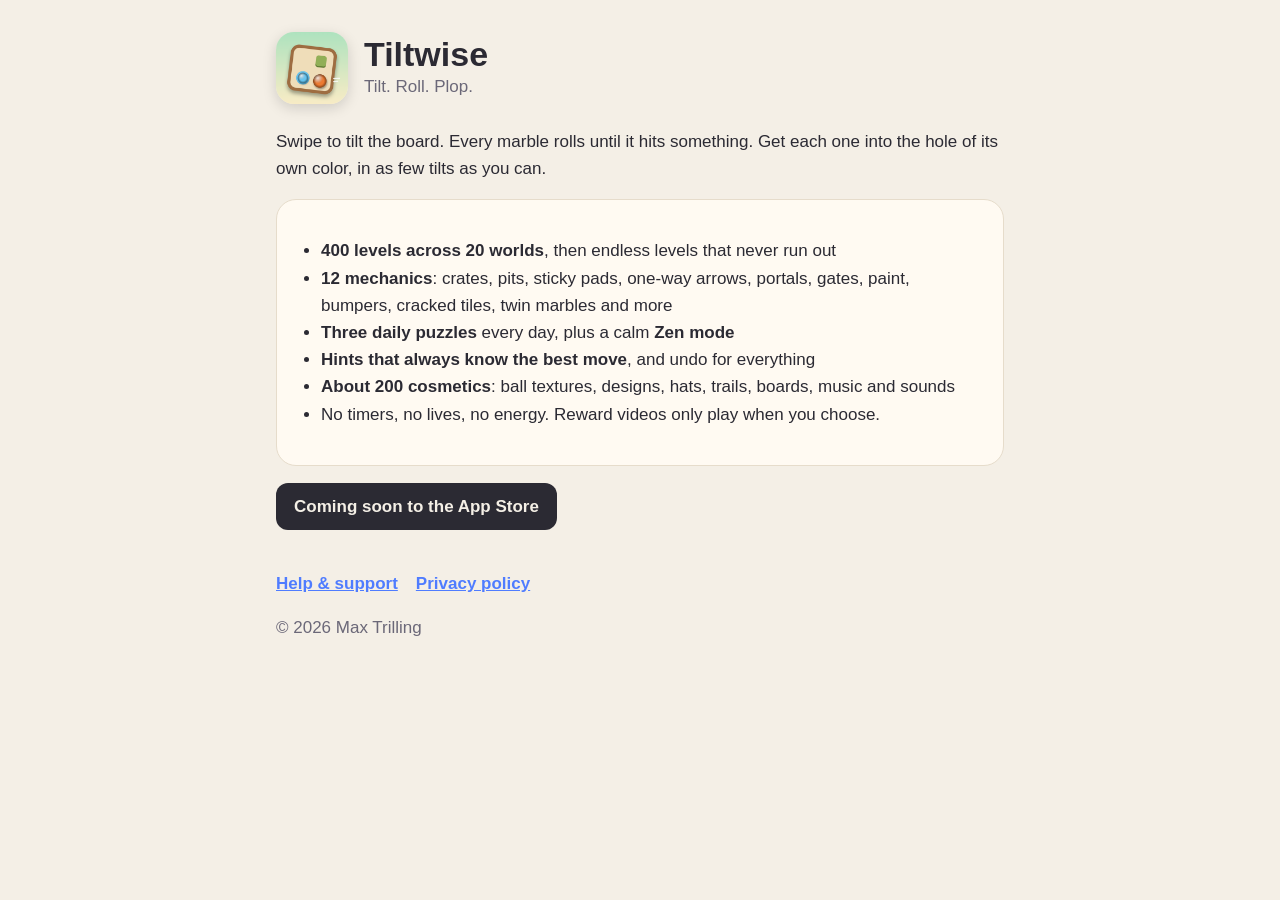
==== index.html @ 1a5790a1 "Add files via upload" ====
<!doctype html>
<html lang="en">
<head>
  <meta charset="utf-8">
  <meta name="viewport" content="width=device-width, initial-scale=1">
  <title>Tiltwise — Tilt &amp; Roll Puzzles</title>
  <meta name="description" content="Tilt the board, roll every marble into its matching hole. 400 levels, daily puzzles and Zen mode for iPhone.">
  <link rel="stylesheet" href="style.css">
  <link rel="icon" href="icon.png">
</head>
<body>
<main>
  <header>
    <img src="icon.png" alt="Tiltwise app icon">
    <div>
      <h1>Tiltwise</h1>
      <div class="muted">Tilt. Roll. Plop.</div>
    </div>
  </header>

  <p>Swipe to tilt the board. Every marble rolls until it hits something. Get each one into the hole of its own color, in as few tilts as you can.</p>

  <div class="card">
    <ul>
      <li><strong>400 levels across 20 worlds</strong>, then endless levels that never run out</li>
      <li><strong>12 mechanics</strong>: crates, pits, sticky pads, one-way arrows, portals, gates, paint, bumpers, cracked tiles, twin marbles and more</li>
      <li><strong>Three daily puzzles</strong> every day, plus a calm <strong>Zen mode</strong></li>
      <li><strong>Hints that always know the best move</strong>, and undo for everything</li>
      <li><strong>About 200 cosmetics</strong>: ball textures, designs, hats, trails, boards, music and sounds</li>
      <li>No timers, no lives, no energy. Reward videos only play when you choose.</li>
    </ul>
  </div>

  <p><span class="badge">Coming soon to the App Store</span></p>

  <nav>
    <a href="support.html">Help &amp; support</a>
    <a href="privacy.html">Privacy policy</a>
  </nav>
  <p class="muted">© 2026 Max Trilling</p>
</main>
</body>
</html>
---- style.css ----
:root {
  --bg: #f4efe6; --card: #fffaf2; --ink: #2b2a33; --muted: #6b6878; --accent: #4f7cff; --line: #e6dccb;
}
@media (prefers-color-scheme: dark) {
  :root { --bg: #16151c; --card: #201f29; --ink: #f1eee8; --muted: #a8a4b6; --accent: #8aa6ff; --line: #34323f; }
}
* { box-sizing: border-box; }
body {
  margin: 0; background: var(--bg); color: var(--ink);
  font: 17px/1.6 ui-rounded, -apple-system, "SF Pro Rounded", "Segoe UI", Roboto, sans-serif;
}
main { max-width: 760px; margin: 0 auto; padding: 32px 16px 64px; }
header { display: flex; align-items: center; gap: 16px; margin-bottom: 24px; }
header img { width: 72px; height: 72px; border-radius: 18px; box-shadow: 0 4px 14px rgba(0,0,0,.15); }
header a { color: inherit; text-decoration: none; }
h1 { font-size: 34px; line-height: 1.1; margin: 0; }
h2 { font-size: 22px; margin: 32px 0 8px; }
p, li { color: var(--ink); }
.muted { color: var(--muted); }
.card { background: var(--card); border: 1px solid var(--line); border-radius: 20px; padding: 20px 22px; margin: 16px 0; }
a { color: var(--accent); }
nav { display: flex; gap: 18px; flex-wrap: wrap; margin-top: 40px; font-weight: 600; }
ul { padding-left: 22px; }
.badge { display: inline-block; background: var(--ink); color: var(--bg); padding: 10px 18px; border-radius: 12px; font-weight: 700; text-decoration: none; }
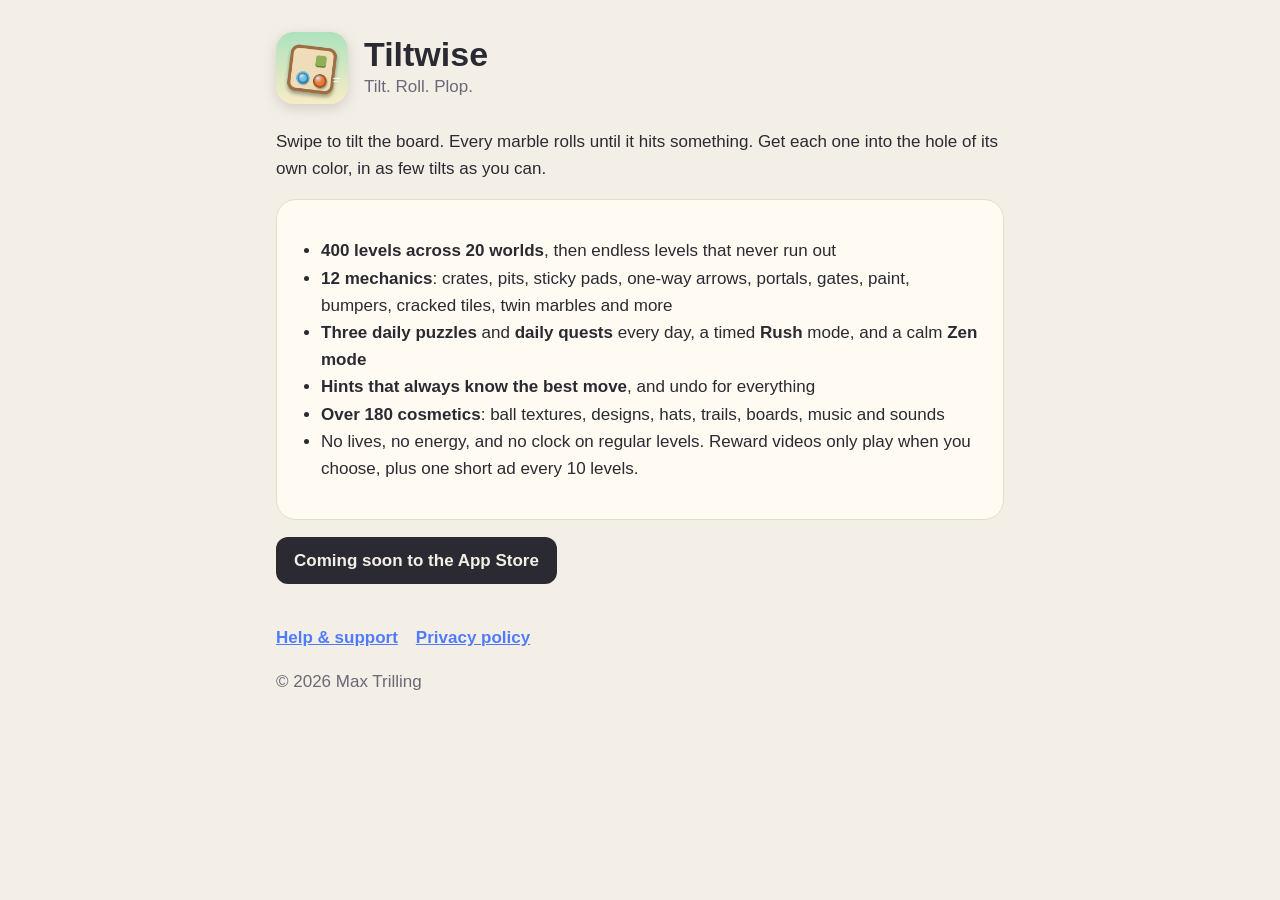
==== commit 0dc4bc86: "Add files via upload" ====
--- a/index.html
+++ b/index.html
@@ -24,10 +24,10 @@
     <ul>
       <li><strong>400 levels across 20 worlds</strong>, then endless levels that never run out</li>
       <li><strong>12 mechanics</strong>: crates, pits, sticky pads, one-way arrows, portals, gates, paint, bumpers, cracked tiles, twin marbles and more</li>
-      <li><strong>Three daily puzzles</strong> every day, plus a calm <strong>Zen mode</strong></li>
+      <li><strong>Three daily puzzles</strong> and <strong>daily quests</strong> every day, a timed <strong>Rush</strong> mode, and a calm <strong>Zen mode</strong></li>
       <li><strong>Hints that always know the best move</strong>, and undo for everything</li>
-      <li><strong>About 200 cosmetics</strong>: ball textures, designs, hats, trails, boards, music and sounds</li>
-      <li>No timers, no lives, no energy. Reward videos only play when you choose.</li>
+      <li><strong>Over 180 cosmetics</strong>: ball textures, designs, hats, trails, boards, music and sounds</li>
+      <li>No lives, no energy, and no clock on regular levels. Reward videos only play when you choose, plus one short ad every 10 levels.</li>
     </ul>
   </div>
 
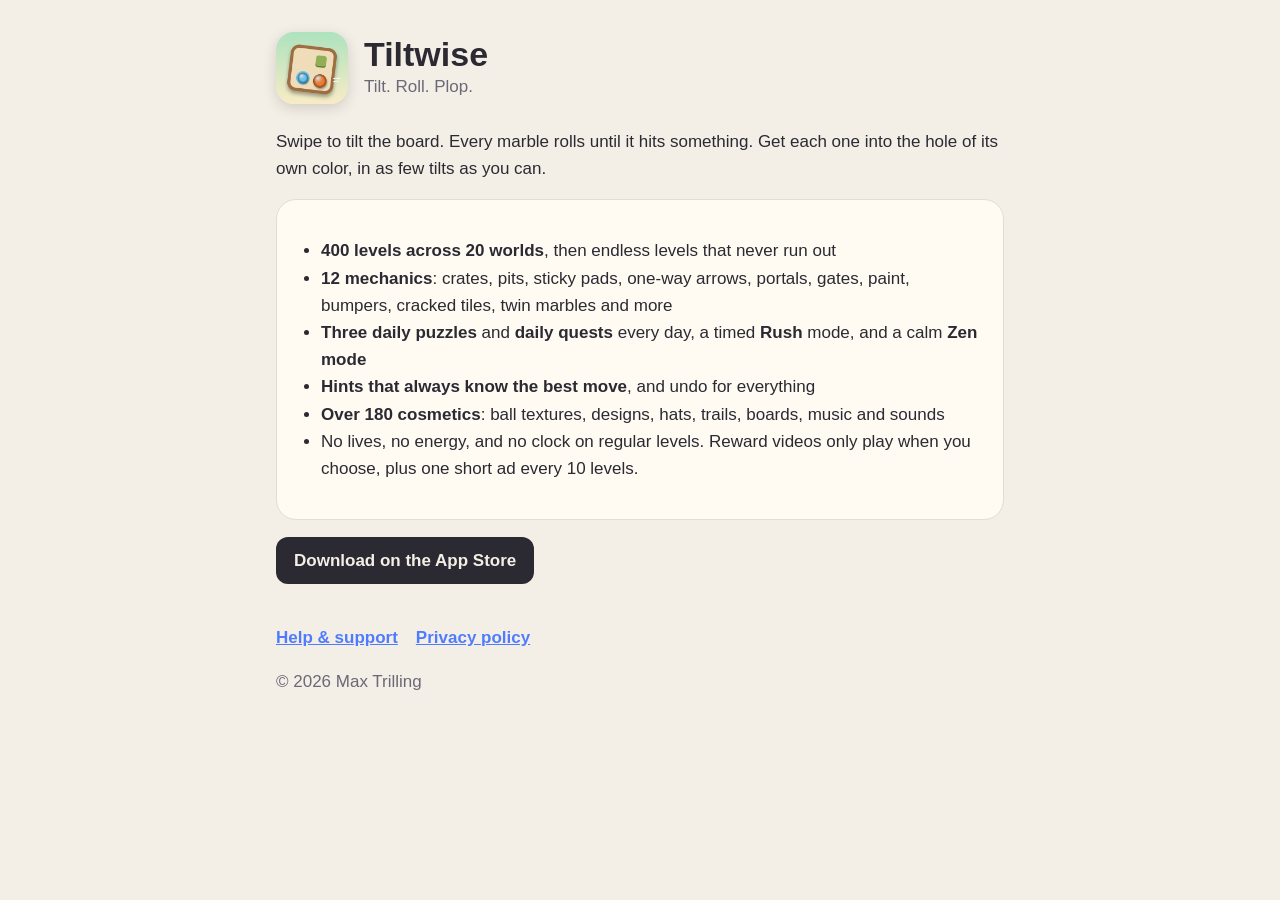
==== commit 4d72f97c: "Add files via upload" ====
--- a/index.html
+++ b/index.html
@@ -31,7 +31,7 @@
     </ul>
   </div>
 
-  <p><span class="badge">Coming soon to the App Store</span></p>
+  <p><a class="badge" href="https://apps.apple.com/us/app/tiltwise/id6817270749">Download on the App Store</a></p>
 
   <nav>
     <a href="support.html">Help &amp; support</a>
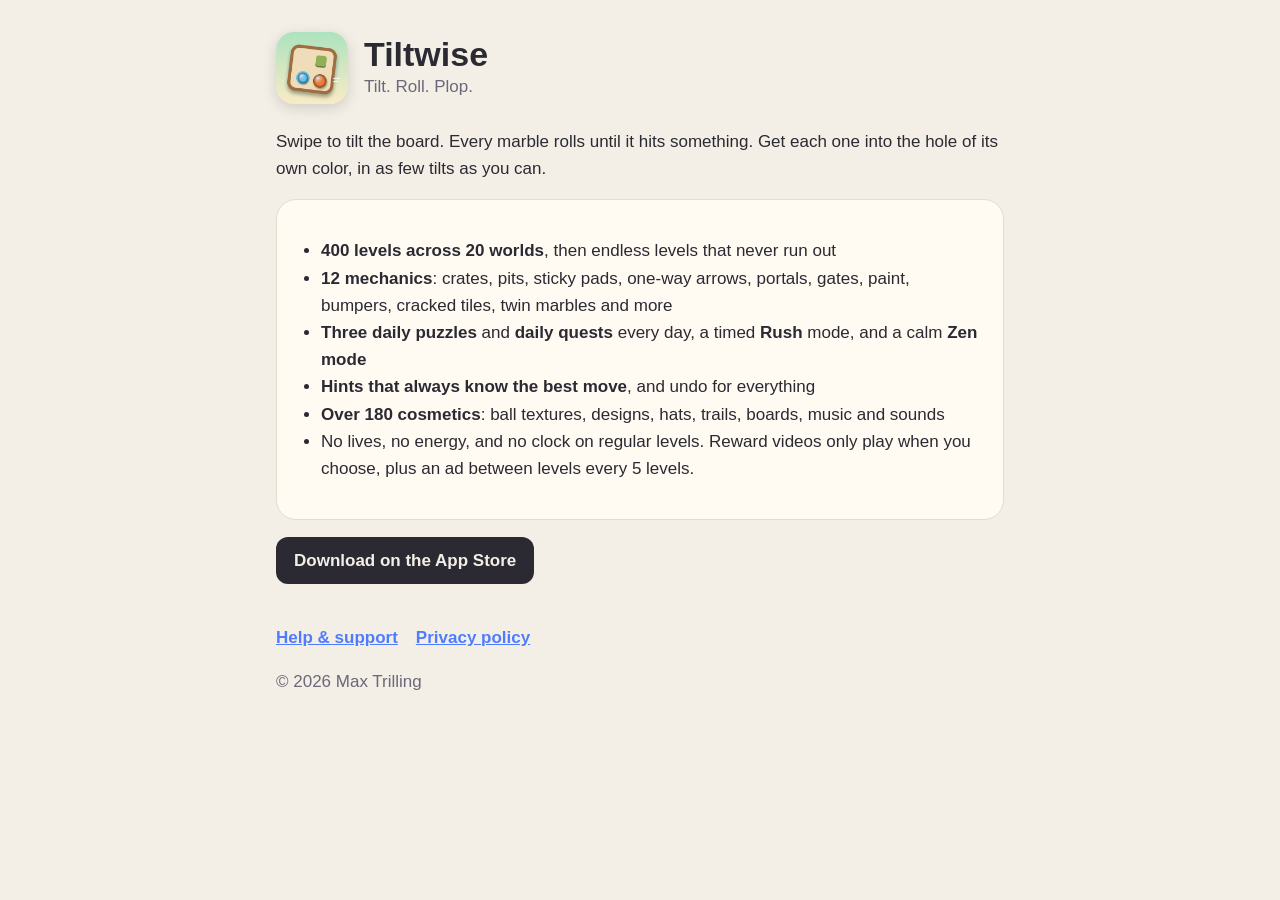
==== commit f0c4b445: "Update ad schedule wording for Tiltwise 1.2 (ads every 5 levels from level 10)" ====
--- a/index.html
+++ b/index.html
@@ -27,7 +27,7 @@
       <li><strong>Three daily puzzles</strong> and <strong>daily quests</strong> every day, a timed <strong>Rush</strong> mode, and a calm <strong>Zen mode</strong></li>
       <li><strong>Hints that always know the best move</strong>, and undo for everything</li>
       <li><strong>Over 180 cosmetics</strong>: ball textures, designs, hats, trails, boards, music and sounds</li>
-      <li>No lives, no energy, and no clock on regular levels. Reward videos only play when you choose, plus one short ad every 10 levels.</li>
+      <li>No lives, no energy, and no clock on regular levels. Reward videos only play when you choose, plus an ad between levels every 5 levels.</li>
     </ul>
   </div>
 
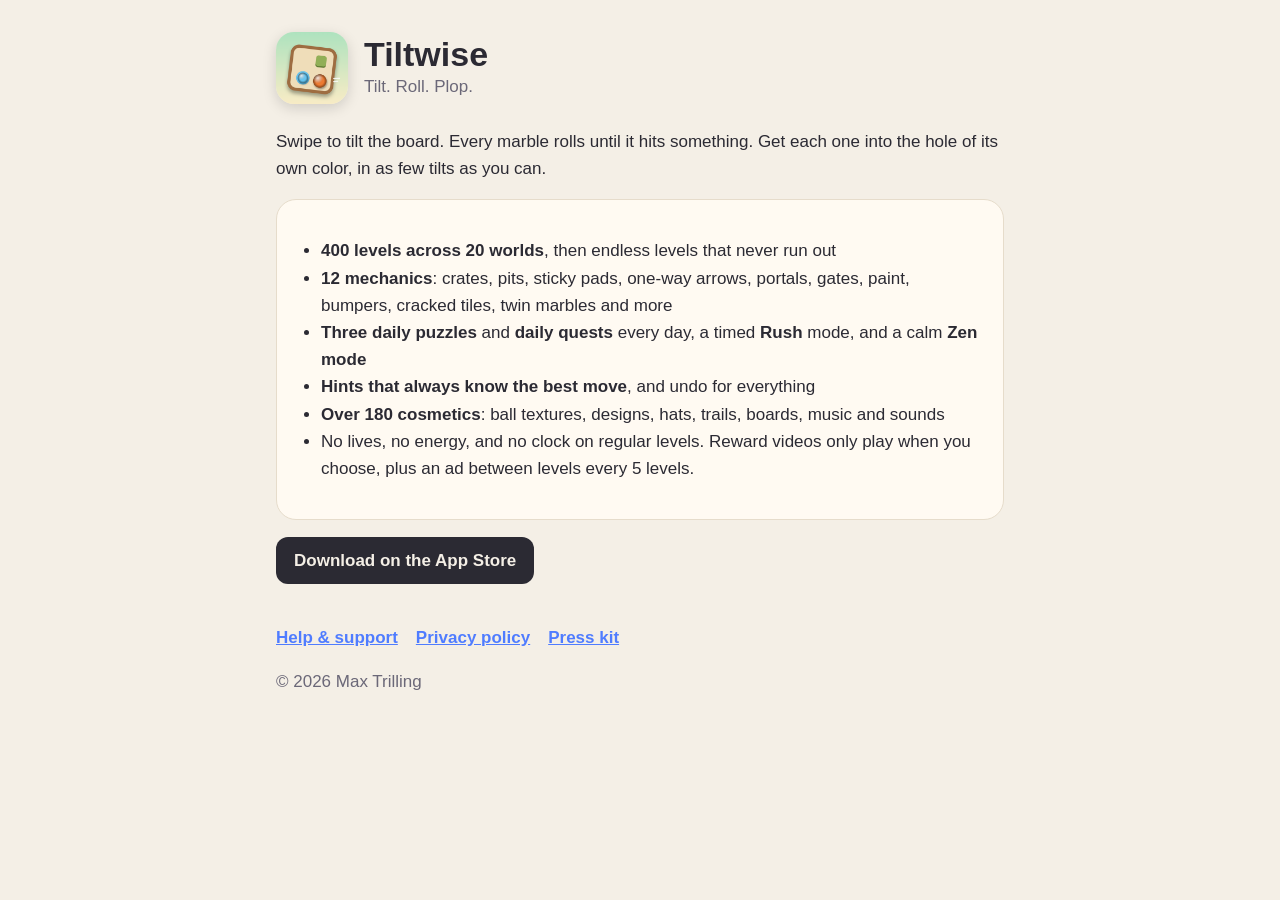
==== commit a6def193: "Add press kit page and link it from the homepage" ====
--- a/index.html
+++ b/index.html
@@ -36,6 +36,7 @@
   <nav>
     <a href="support.html">Help &amp; support</a>
     <a href="privacy.html">Privacy policy</a>
+    <a href="presskit.html">Press kit</a>
   </nav>
   <p class="muted">© 2026 Max Trilling</p>
 </main>
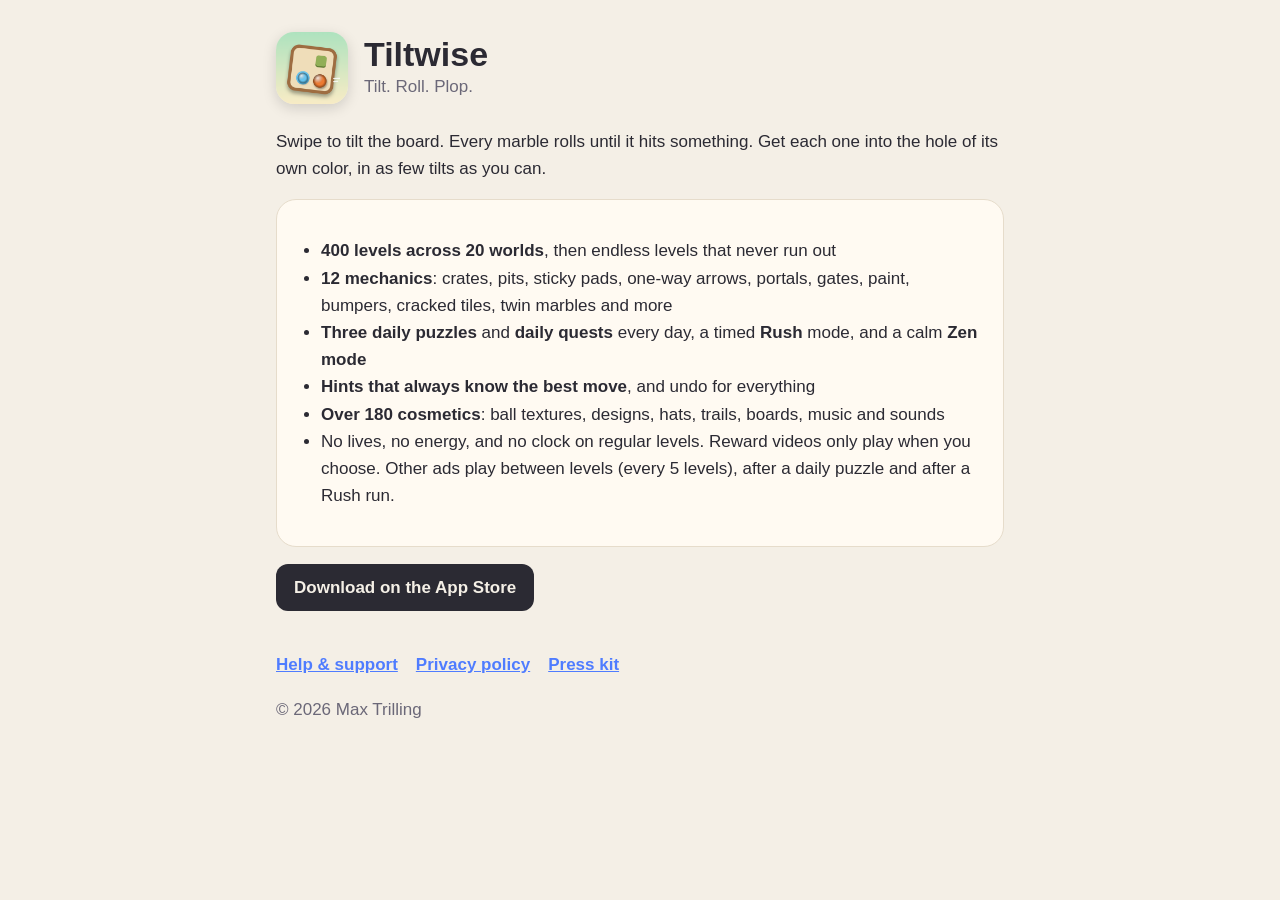
==== commit e0c2640b: "Homepage and support: correct ad description" ====
--- a/index.html
+++ b/index.html
@@ -27,7 +27,7 @@
       <li><strong>Three daily puzzles</strong> and <strong>daily quests</strong> every day, a timed <strong>Rush</strong> mode, and a calm <strong>Zen mode</strong></li>
       <li><strong>Hints that always know the best move</strong>, and undo for everything</li>
       <li><strong>Over 180 cosmetics</strong>: ball textures, designs, hats, trails, boards, music and sounds</li>
-      <li>No lives, no energy, and no clock on regular levels. Reward videos only play when you choose, plus an ad between levels every 5 levels.</li>
+      <li>No lives, no energy, and no clock on regular levels. Reward videos only play when you choose. Other ads play between levels (every 5 levels), after a daily puzzle and after a Rush run.</li>
     </ul>
   </div>
 
